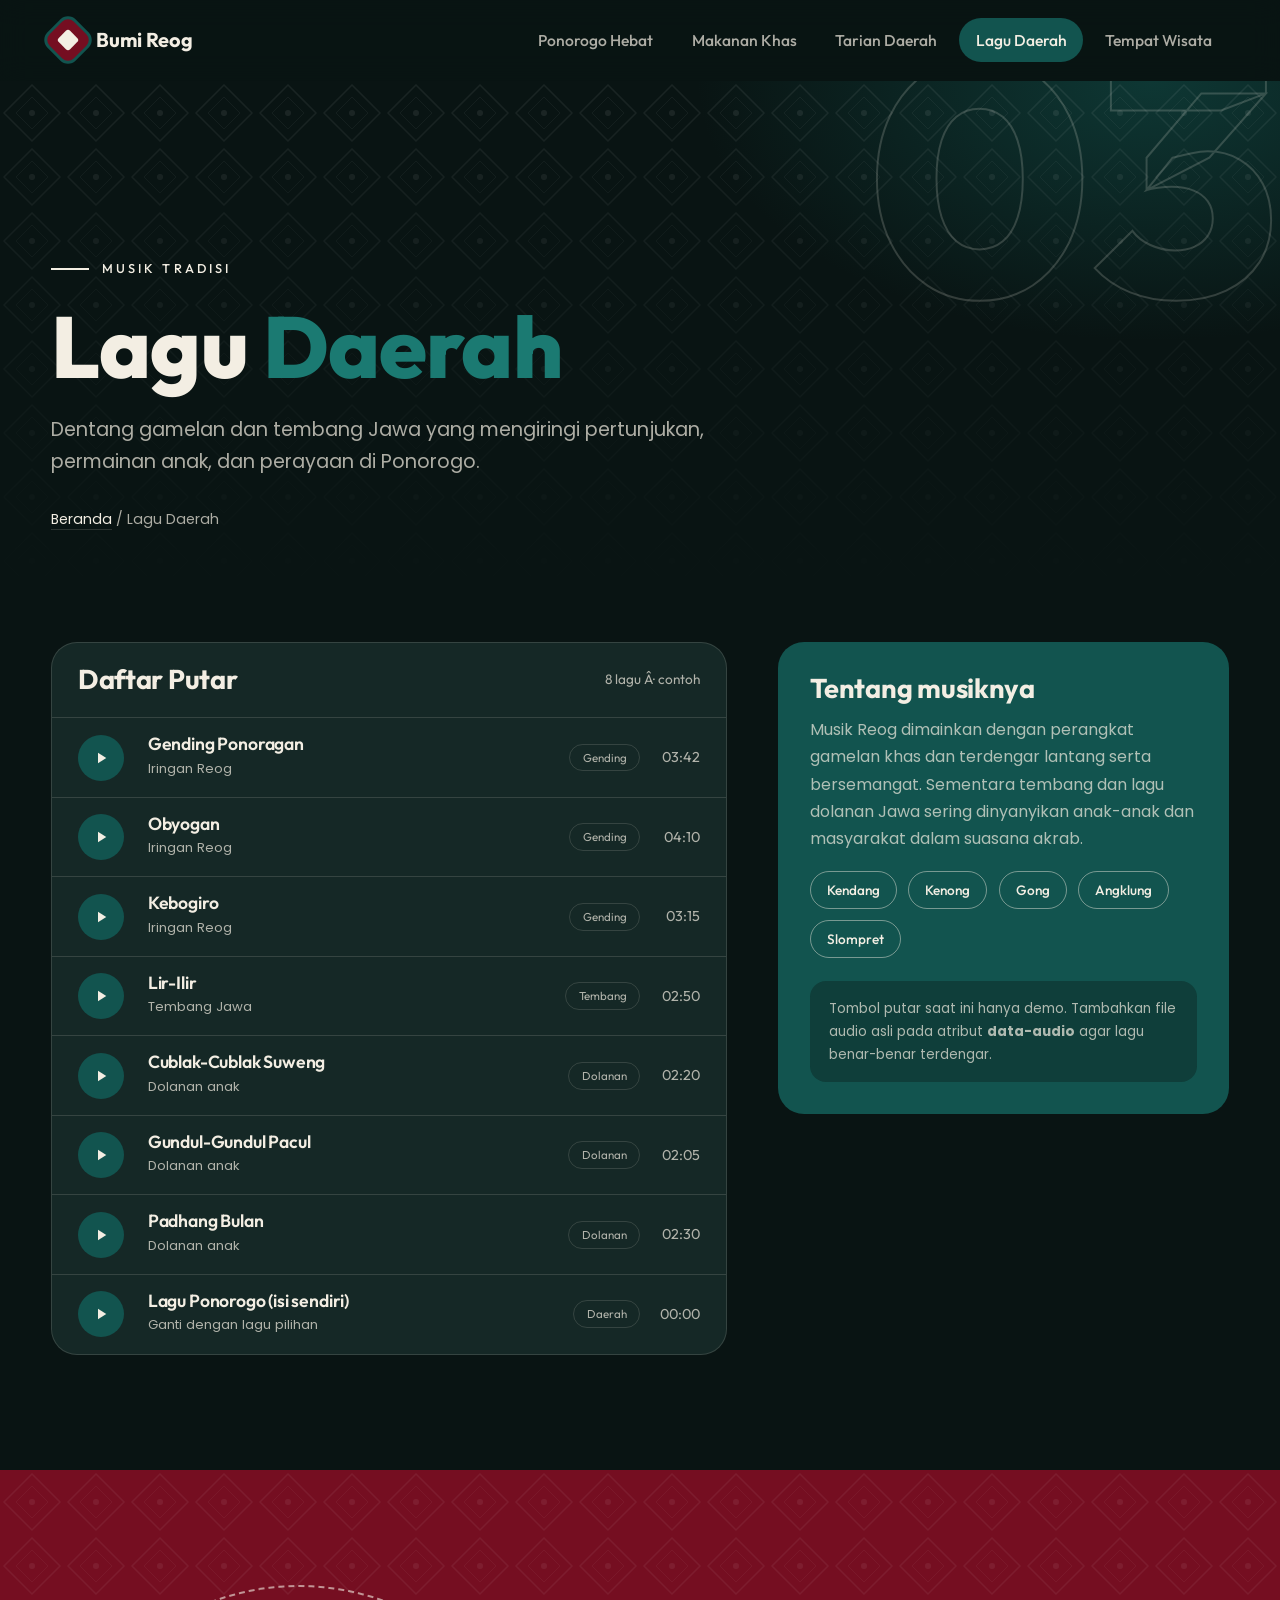
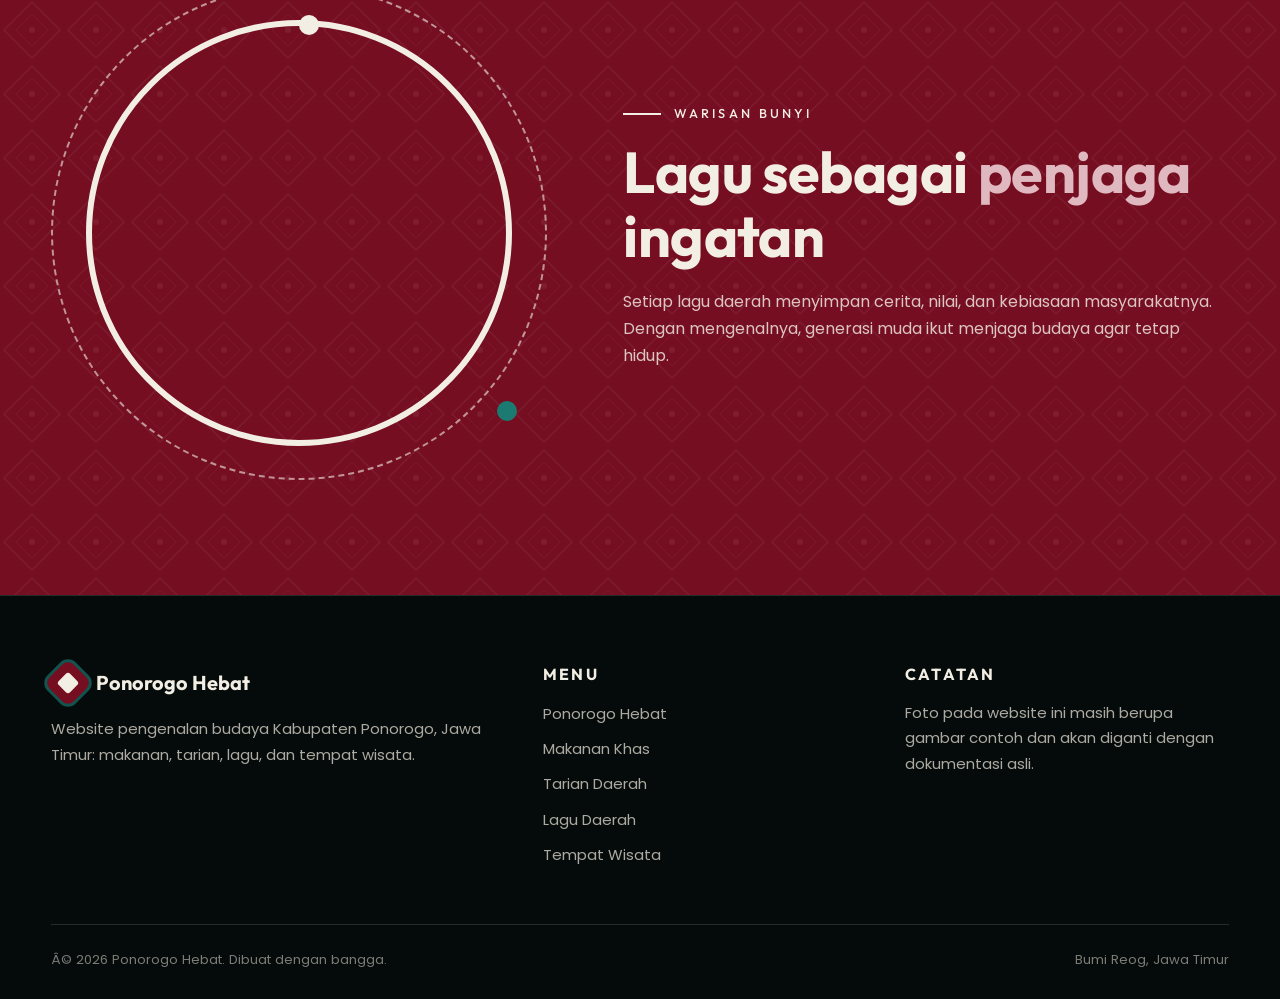
==== lagu_daerah.html @ 8a3e543b "first commit" ====
﻿<!DOCTYPE html>
<html lang="id">
<head>
  <meta charset="UTF-8">
  <meta name="viewport" content="width=device-width, initial-scale=1">
  <title>Lagu Daerah Ponorogo â€” Ponorogo Hebat</title>
  <meta name="description" content="Dengarkan gending dan lagu daerah yang lekat dengan tradisi Ponorogo dan budaya Jawa.">
  <link rel="preconnect" href="https://fonts.googleapis.com">
  <link rel="preconnect" href="https://fonts.gstatic.com" crossorigin>
  <link href="https://fonts.googleapis.com/css2?family=Outfit:wght@300;400;500;600;700;800&family=Poppins:wght@300;400;500;600&display=swap" rel="stylesheet">
  <link rel="stylesheet" href="style.css">
  <script>document.documentElement.classList.add('js')</script>
</head>
<body>

<header class="site-header" id="header">
  <div class="container nav-wrap">
    <a href="index.html" class="brand"><span class="brand-mark"></span>Bumi Reog</a>
    <button class="burger" id="burger" aria-label="Buka menu" aria-expanded="false" aria-controls="menu"><span></span><span></span><span></span></button>
    <nav class="menu" id="menu" aria-label="Menu utama">
      <a href="index.html">Ponorogo Hebat</a>
      <a href="makanan_khas.html">Makanan Khas</a>
      <a href="tarian_daerah.html">Tarian Daerah</a>
      <a href="lagu_daerah.html" class="active">Lagu Daerah</a>
      <a href="tempat_wisata.html">Tempat Wisata</a>
    </nav>
  </div>
</header>

<main>
<section class="page-hero">
  <span class="big" aria-hidden="true">03</span>
  <div class="container">
    <span class="eyebrow reveal">Musik Tradisi</span>
    <h1 class="reveal d1">Lagu <span class="accent">Daerah</span></h1>
    <p class="lead reveal d2">Dentang gamelan dan tembang Jawa yang mengiringi pertunjukan, permainan anak, dan perayaan di Ponorogo.</p>
    <p class="crumb reveal d3"><a href="index.html">Beranda</a> / Lagu Daerah</p>
  </div>
</section>

<section style="padding-top:20px">
  <div class="container music-grid">

    <!-- ============ PLAYLIST ============
         Untuk audio asli: isi data-audio="assets/audio/nama-file.mp3" pada setiap .track -->
    <div class="playlist reveal">
      <div class="pl-head"><h3>Daftar Putar</h3><span>8 lagu Â· contoh</span></div>

      <div class="track" data-audio="">
        <button class="play" aria-label="Putar atau jeda"><svg class="i-play" viewBox="0 0 24 24" fill="currentColor"><path d="M8 5v14l11-7z"/></svg><svg class="i-pause" viewBox="0 0 24 24" fill="currentColor"><path d="M6 5h4v14H6zM14 5h4v14h-4z"/></svg></button>
        <div><h3>Gending Ponoragan <span class="eq"><i></i><i></i><i></i></span></h3><small>Iringan Reog</small></div>
        <span class="tag">Gending</span><span class="dur">03:42</span><span class="bar"></span>
      </div>

      <div class="track" data-audio="">
        <button class="play" aria-label="Putar atau jeda"><svg class="i-play" viewBox="0 0 24 24" fill="currentColor"><path d="M8 5v14l11-7z"/></svg><svg class="i-pause" viewBox="0 0 24 24" fill="currentColor"><path d="M6 5h4v14H6zM14 5h4v14h-4z"/></svg></button>
        <div><h3>Obyogan <span class="eq"><i></i><i></i><i></i></span></h3><small>Iringan Reog</small></div>
        <span class="tag">Gending</span><span class="dur">04:10</span><span class="bar"></span>
      </div>

      <div class="track" data-audio="">
        <button class="play" aria-label="Putar atau jeda"><svg class="i-play" viewBox="0 0 24 24" fill="currentColor"><path d="M8 5v14l11-7z"/></svg><svg class="i-pause" viewBox="0 0 24 24" fill="currentColor"><path d="M6 5h4v14H6zM14 5h4v14h-4z"/></svg></button>
        <div><h3>Kebogiro <span class="eq"><i></i><i></i><i></i></span></h3><small>Iringan Reog</small></div>
        <span class="tag">Gending</span><span class="dur">03:15</span><span class="bar"></span>
      </div>

      <div class="track" data-audio="">
        <button class="play" aria-label="Putar atau jeda"><svg class="i-play" viewBox="0 0 24 24" fill="currentColor"><path d="M8 5v14l11-7z"/></svg><svg class="i-pause" viewBox="0 0 24 24" fill="currentColor"><path d="M6 5h4v14H6zM14 5h4v14h-4z"/></svg></button>
        <div><h3>Lir-Ilir <span class="eq"><i></i><i></i><i></i></span></h3><small>Tembang Jawa</small></div>
        <span class="tag">Tembang</span><span class="dur">02:50</span><span class="bar"></span>
      </div>

      <div class="track" data-audio="">
        <button class="play" aria-label="Putar atau jeda"><svg class="i-play" viewBox="0 0 24 24" fill="currentColor"><path d="M8 5v14l11-7z"/></svg><svg class="i-pause" viewBox="0 0 24 24" fill="currentColor"><path d="M6 5h4v14H6zM14 5h4v14h-4z"/></svg></button>
        <div><h3>Cublak-Cublak Suweng <span class="eq"><i></i><i></i><i></i></span></h3><small>Dolanan anak</small></div>
        <span class="tag">Dolanan</span><span class="dur">02:20</span><span class="bar"></span>
      </div>

      <div class="track" data-audio="">
        <button class="play" aria-label="Putar atau jeda"><svg class="i-play" viewBox="0 0 24 24" fill="currentColor"><path d="M8 5v14l11-7z"/></svg><svg class="i-pause" viewBox="0 0 24 24" fill="currentColor"><path d="M6 5h4v14H6zM14 5h4v14h-4z"/></svg></button>
        <div><h3>Gundul-Gundul Pacul <span class="eq"><i></i><i></i><i></i></span></h3><small>Dolanan anak</small></div>
        <span class="tag">Dolanan</span><span class="dur">02:05</span><span class="bar"></span>
      </div>

      <div class="track" data-audio="">
        <button class="play" aria-label="Putar atau jeda"><svg class="i-play" viewBox="0 0 24 24" fill="currentColor"><path d="M8 5v14l11-7z"/></svg><svg class="i-pause" viewBox="0 0 24 24" fill="currentColor"><path d="M6 5h4v14H6zM14 5h4v14h-4z"/></svg></button>
        <div><h3>Padhang Bulan <span class="eq"><i></i><i></i><i></i></span></h3><small>Dolanan anak</small></div>
        <span class="tag">Dolanan</span><span class="dur">02:30</span><span class="bar"></span>
      </div>

      <div class="track" data-audio="">
        <button class="play" aria-label="Putar atau jeda"><svg class="i-play" viewBox="0 0 24 24" fill="currentColor"><path d="M8 5v14l11-7z"/></svg><svg class="i-pause" viewBox="0 0 24 24" fill="currentColor"><path d="M6 5h4v14H6zM14 5h4v14h-4z"/></svg></button>
        <div><h3>Lagu Ponorogo (isi sendiri) <span class="eq"><i></i><i></i><i></i></span></h3><small>Ganti dengan lagu pilihan</small></div>
        <span class="tag">Daerah</span><span class="dur">00:00</span><span class="bar"></span>
      </div>
    </div>

    <!-- ============ SISI KANAN ============ -->
    <aside class="side-card reveal d1">
      <h3>Tentang musiknya</h3>
      <p>Musik Reog dimainkan dengan perangkat gamelan khas dan terdengar lantang serta bersemangat. Sementara tembang dan lagu dolanan Jawa sering dinyanyikan anak-anak dan masyarakat dalam suasana akrab.</p>
      <div class="gamelan"><span>Kendang</span><span>Kenong</span><span>Gong</span><span>Angklung</span><span>Slompret</span></div>
      <p class="note">Tombol putar saat ini hanya demo. Tambahkan file audio asli pada atribut <b>data-audio</b> agar lagu benar-benar terdengar.</p>
    </aside>
  </div>
</section>

<section class="maroon">
  <div class="container split">
    <div class="ring-img reveal">
      <div class="in-img"><img src="https://placehold.co/700x700/091413/F3EEE3?text=Gamelan" alt="Gamelan"></div>
      <span class="dot a"></span><span class="dot b"></span>
    </div>
    <div>
      <span class="eyebrow reveal">Warisan Bunyi</span>
      <h2 class="reveal d1">Lagu sebagai <span class="accent">penjaga</span> ingatan</h2>
      <p class="reveal d2">Setiap lagu daerah menyimpan cerita, nilai, dan kebiasaan masyarakatnya. Dengan mengenalnya, generasi muda ikut menjaga budaya agar tetap hidup.</p>
    </div>
  </div>
</section>
</main>

<footer class="site-footer">
  <div class="container">
    <div class="foot-grid">
      <div>
        <a href="index.html" class="brand" style="margin-bottom:1rem"><span class="brand-mark"></span>Ponorogo Hebat</a>
        <p>Website pengenalan budaya Kabupaten Ponorogo, Jawa Timur: makanan, tarian, lagu, dan tempat wisata.</p>
      </div>
      <div>
        <h4>Menu</h4>
        <ul>
          <li><a href="index.html">Ponorogo Hebat</a></li>
          <li><a href="makanan_khas.html">Makanan Khas</a></li>
          <li><a href="tarian_daerah.html">Tarian Daerah</a></li>
          <li><a href="lagu_daerah.html">Lagu Daerah</a></li>
          <li><a href="tempat_wisata.html">Tempat Wisata</a></li>
        </ul>
      </div>
      <div>
        <h4>Catatan</h4>
        <p>Foto pada website ini masih berupa gambar contoh dan akan diganti dengan dokumentasi asli.</p>
      </div>
    </div>
    <div class="copy"><span>Â© 2026 Ponorogo Hebat. Dibuat dengan bangga.</span><span>Bumi Reog, Jawa Timur</span></div>
  </div>
</footer>

<script src="script.js"></script>
</body>
</html>
---- style.css ----
/* =========================================================
   PONOROGO HEBAT — style.css
   Warna utama #12544F | Hitam #091413 | Secondary #750E21
   Font: Outfit (judul) + Poppins (isi)
   ========================================================= */
:root {
  --green: #12544F;
  --green-2: #1B7A72;
  --green-3: #0c3a36;
  --black: #091413;
  --black-2: #0f1f1e;
  --black-3: #152826;
  --maroon: #750E21;
  --maroon-2: #9a1b33;
  --cream: #F3EEE3;
  --muted: rgba(243, 238, 227, .7);
  --line: rgba(243, 238, 227, .14);
  --ff-head: 'Outfit', system-ui, sans-serif;
  --ff-body: 'Poppins', system-ui, sans-serif;
  --radius: 26px;
  --ease: cubic-bezier(.22, .8, .24, 1);
  --pattern: url("data:image/svg+xml,%3Csvg xmlns='http://www.w3.org/2000/svg' width='64' height='64'%3E%3Cpath d='M32 4 60 32 32 60 4 32Z' fill='none' stroke='%23ffffff' stroke-opacity='.07' stroke-width='1.5'/%3E%3Cpath d='M32 16 48 32 32 48 16 32Z' fill='none' stroke='%23ffffff' stroke-opacity='.05' stroke-width='1'/%3E%3Ccircle cx='32' cy='32' r='3' fill='%23ffffff' fill-opacity='.08'/%3E%3C/svg%3E");
}

*,
*::before,
*::after {
  box-sizing: border-box;
  margin: 0;
  padding: 0
}

html {
  scroll-behavior: smooth
}

body {
  font-family: var(--ff-body);
  background: var(--black);
  color: var(--cream);
  line-height: 1.7;
  font-size: 1rem;
  overflow-x: hidden;
  -webkit-font-smoothing: antialiased
}

body.menu-open {
  overflow: hidden
}

img {
  display: block;
  max-width: 100%;
  height: 100%;
  width: 100%;
  object-fit: cover
}

a {
  color: inherit;
  text-decoration: none
}

ul {
  list-style: none
}

h1,
h2,
h3,
h4 {
  font-family: var(--ff-head);
  line-height: 1.1;
  font-weight: 700;
  letter-spacing: -.01em
}

h1 {
  font-size: clamp(2.8rem, 8vw, 6.4rem);
  font-weight: 800
}

h2 {
  font-size: clamp(2rem, 4.6vw, 3.6rem)
}

h3 {
  font-size: clamp(1.3rem, 2.2vw, 1.7rem)
}

p {
  color: var(--muted)
}

.container {
  width: min(1200px, 92%);
  margin-inline: auto
}

section {
  padding: clamp(70px, 9vw, 130px) 0;
  position: relative
}

.pattern {
  background-image: var(--pattern)
}

.eyebrow {
  display: inline-flex;
  align-items: center;
  gap: .8rem;
  font-family: var(--ff-head);
  font-size: .8rem;
  letter-spacing: .24em;
  text-transform: uppercase;
  font-weight: 500;
  color: var(--cream)
}

.eyebrow::before {
  content: "";
  width: 38px;
  height: 2px;
  background: currentColor
}

.lead {
  font-size: clamp(1.02rem, 1.6vw, 1.2rem);
  max-width: 58ch
}

.sec-head {
  display: flex;
  flex-direction: column;
  gap: 1rem;
  margin-bottom: clamp(36px, 5vw, 64px)
}

.sec-head p {
  max-width: 60ch
}

.accent {
  color: var(--green-2)
}

.maroon .accent,
.hero .accent {
  color: #e0b8c0
}

.btn {
  display: inline-flex;
  align-items: center;
  gap: .7rem;
  padding: .95rem 1.7rem;
  border-radius: 999px;
  font-family: var(--ff-head);
  font-weight: 600;
  font-size: 1rem;
  border: 1.5px solid transparent;
  cursor: pointer;
  transition: transform .35s var(--ease), background .3s, color .3s, border-color .3s
}

.btn svg {
  width: 18px;
  height: 18px;
  transition: transform .35s var(--ease)
}

.btn:hover {
  transform: translateY(-3px)
}

.btn:hover svg {
  transform: translateX(4px)
}

.btn-primary {
  background: var(--maroon);
  color: var(--cream)
}

.btn-primary:hover {
  background: var(--maroon-2)
}

.btn-green {
  background: var(--green);
  color: var(--cream)
}

.btn-green:hover {
  background: var(--green-2)
}

.btn-ghost {
  border-color: var(--line);
  color: var(--cream)
}

.btn-ghost:hover {
  border-color: var(--cream);
  background: rgba(243, 238, 227, .08)
}

/* ---------- Header ---------- */
.site-header {
  position: sticky;
  top: 0;
  left: 0;
  right: 0;
  z-index: 999;
  padding: 18px 0;
  background: rgba(9, 20, 19, .8);
  backdrop-filter: blur(14px);
  -webkit-backdrop-filter: blur(14px);
  border-bottom: 1px solid transparent;
  box-shadow: 0 0 0 rgba(0, 0, 0, 0);
  transition: background .3s, padding .3s, border-color .3s, backdrop-filter .3s, box-shadow .3s;
  will-change: background, transform
}

.site-header.scrolled {
  background: rgba(9, 20, 19, .94);
  padding: 11px 0;
  border-color: var(--line);
  box-shadow: 0 12px 30px rgba(0, 0, 0, .18)
}

.nav-wrap {
  position: relative;
  z-index: 10;
  display: flex;
  align-items: center;
  justify-content: space-between;
  gap: 1rem
}

.brand {
  display: flex;
  align-items: center;
  gap: .7rem;
  font-family: var(--ff-head);
  font-weight: 700;
  font-size: 1.25rem;
  position: relative;
  z-index: 120
}

.brand-mark {
  width: 34px;
  height: 34px;
  background: var(--maroon);
  transform: rotate(45deg);
  border-radius: 8px;
  position: relative;
  box-shadow: 0 0 0 3px var(--green)
}

.brand-mark::after {
  content: "";
  position: absolute;
  inset: 9px;
  background: var(--cream);
  border-radius: 3px
}

.menu {
  display: flex;
  gap: .3rem;
  align-items: center;
  position: relative;
  z-index: 2
}

.menu a {
  font-family: var(--ff-head);
  font-weight: 500;
  font-size: .98rem;
  padding: .55rem 1.05rem;
  border-radius: 999px;
  color: var(--muted);
  transition: color .25s, background .25s
}

.menu a:hover {
  color: var(--cream);
  background: rgba(243, 238, 227, .08)
}

.menu a.active {
  background: var(--green);
  color: var(--cream)
}

.burger {
  display: none;
  width: 46px;
  height: 46px;
  border-radius: 50%;
  background: var(--green);
  border: 0;
  cursor: pointer;
  position: relative;
  z-index: 120;
  flex-direction: column;
  align-items: center;
  justify-content: center;
  gap: 5px
}

.burger span {
  width: 20px;
  height: 2px;
  background: var(--cream);
  border-radius: 2px;
  transition: transform .35s var(--ease), opacity .25s
}

body.menu-open .burger span:nth-child(1) {
  transform: translateY(7px) rotate(45deg)
}

body.menu-open .burger span:nth-child(2) {
  opacity: 0
}

body.menu-open .burger span:nth-child(3) {
  transform: translateY(-7px) rotate(-45deg)
}

/* ---------- Hero (beranda) ---------- */
.hero {
  min-height: 100svh;
  padding: 140px 0 90px;
  display: flex;
  align-items: center;
  overflow: hidden;
  background: radial-gradient(900px 600px at 85% 20%, rgba(18, 84, 79, .55), transparent 60%), radial-gradient(700px 500px at 0% 100%, rgba(117, 14, 33, .4), transparent 60%), var(--black)
}

.hero::before {
  content: "";
  position: absolute;
  inset: 0;
  background-image: var(--pattern);
  opacity: .9;
  mask-image: linear-gradient(to bottom, #000 30%, transparent 100%);
  -webkit-mask-image: linear-gradient(to bottom, #000 30%, transparent 100%)
}

.hero-grid {
  position: relative;
  display: grid;
  grid-template-columns: 1.05fr .95fr;
  gap: clamp(30px, 5vw, 80px);
  align-items: center
}

.hero h1 {
  margin: 1.3rem 0 1.5rem
}

.hero h1 em {
  font-style: normal;
  display: block;
  -webkit-text-stroke: 2px var(--cream);
  color: transparent
}

.hero .lead {
  margin-bottom: 2.2rem
}

.hero-cta {
  display: flex;
  flex-wrap: wrap;
  gap: 1rem
}

.hero-meta {
  display: flex;
  gap: 2.2rem;
  margin-top: 3rem;
  padding-top: 1.8rem;
  border-top: 1px solid var(--line);
  flex-wrap: wrap
}

.hero-meta b {
  display: block;
  font-family: var(--ff-head);
  font-size: 1.8rem;
  font-weight: 700
}

.hero-meta span {
  font-size: .85rem;
  color: var(--muted)
}

.collage {
  position: relative;
  height: clamp(420px, 52vw, 620px)
}

.collage .c {
  position: absolute;
  overflow: hidden;
  box-shadow: 0 30px 60px rgba(0, 0, 0, .45)
}

.collage .c1 {
  inset: 0 18% 12% 0;
  border-radius: 999px 999px 28px 28px;
  border: 6px solid var(--green)
}

.collage .c2 {
  width: 42%;
  aspect-ratio: 1;
  right: 0;
  top: 6%;
  border-radius: 50%;
  border: 6px solid var(--maroon)
}

.collage .c3 {
  width: 46%;
  height: 30%;
  right: 2%;
  bottom: 0;
  border-radius: 24px;
  border: 6px solid var(--black)
}

.badge {
  position: absolute;
  left: -2%;
  bottom: 6%;
  width: 128px;
  height: 128px;
  border-radius: 50%;
  background: var(--maroon);
  display: grid;
  place-items: center;
  text-align: center;
  font-family: var(--ff-head);
  font-size: .74rem;
  font-weight: 600;
  letter-spacing: .06em;
  text-transform: uppercase;
  line-height: 1.25;
  padding: 1rem;
  z-index: 3;
  box-shadow: 0 14px 30px rgba(0, 0, 0, .4)
}

.badge::before {
  content: "";
  position: absolute;
  inset: -9px;
  border: 1.5px dashed var(--cream);
  border-radius: 50%;
  animation: spin 22s linear infinite;
  opacity: .7
}

.badge b {
  display: block;
  font-size: 1.5rem;
  letter-spacing: 0
}

@keyframes spin {
  to {
    transform: rotate(360deg)
  }
}

.float {
  animation: float 6s ease-in-out infinite
}

@keyframes float {
  50% {
    transform: translateY(-12px)
  }
}

/* ---------- Marquee ---------- */
.marquee {
  background: var(--maroon);
  overflow: hidden;
  padding: 1.1rem 0;
  border-block: 1px solid rgba(243, 238, 227, .2)
}

.marquee-track {
  display: flex;
  gap: 2.4rem;
  width: max-content;
  animation: marq 32s linear infinite
}

.marquee span {
  font-family: var(--ff-head);
  font-weight: 600;
  font-size: clamp(1.1rem, 2.4vw, 1.6rem);
  text-transform: uppercase;
  letter-spacing: .08em;
  white-space: nowrap;
  display: flex;
  gap: 2.4rem;
  align-items: center
}

.marquee span::after {
  content: "✦";
  color: #e0b8c0
}

@keyframes marq {
  to {
    transform: translateX(-50%)
  }
}

/* ---------- Intro / Stats ---------- */
.light {
  background: var(--cream);
  color: var(--black)
}

.light p {
  color: rgba(9, 20, 19, .72)
}

.light .eyebrow {
  color: var(--green)
}

.intro-grid {
  display: grid;
  grid-template-columns: 1fr 1fr;
  gap: clamp(30px, 6vw, 90px);
  align-items: center
}

.intro-img {
  position: relative;
  aspect-ratio: 4/5;
  border-radius: var(--radius);
  overflow: visible
}

.intro-img .img-main {
  position: absolute;
  inset: 0 12% 0 0;
  border-radius: var(--radius);
  overflow: hidden
}

.intro-img .img-sub {
  position: absolute;
  right: 0;
  bottom: -6%;
  width: 46%;
  aspect-ratio: 1;
  border-radius: 50%;
  overflow: hidden;
  border: 8px solid var(--cream)
}

.intro-img::before {
  content: "";
  position: absolute;
  inset: -14px 6% 14px -14px;
  border: 2px solid var(--maroon);
  border-radius: var(--radius);
  z-index: 0
}

.intro-img .img-main {
  z-index: 1
}

.intro-img .img-sub {
  z-index: 2
}

.intro-text h2 {
  margin: 1rem 0 1.4rem
}

.intro-text p+p {
  margin-top: 1rem
}

.stats {
  display: grid;
  grid-template-columns: repeat(3, 1fr);
  gap: 1rem;
  margin-top: 2.4rem
}

.stat {
  padding: 1.3rem 1rem;
  border-radius: 20px;
  background: #fff;
  border: 1px solid rgba(9, 20, 19, .08)
}

.stat b {
  display: block;
  font-family: var(--ff-head);
  font-size: clamp(1.8rem, 3.4vw, 2.6rem);
  color: var(--green);
  line-height: 1
}

.stat span {
  font-size: .82rem;
  color: rgba(9, 20, 19, .65)
}

/* ---------- Bento (jelajahi) ---------- */
.bento {
  display: grid;
  grid-template-columns: repeat(12, 1fr);
  grid-auto-rows: 230px;
  gap: 1.1rem
}

.tile {
  position: relative;
  overflow: hidden;
  border-radius: var(--radius);
  isolation: isolate;
  display: flex;
  align-items: flex-end;
  padding: 1.6rem;
  transition: transform .5s var(--ease)
}

.tile img {
  position: absolute;
  inset: 0;
  z-index: -2;
  transition: transform .8s var(--ease)
}

.tile::before {
  content: "";
  position: absolute;
  inset: 0;
  z-index: -1;
  background: linear-gradient(to top, rgba(9, 20, 19, .92) 8%, rgba(9, 20, 19, .15) 70%)
}

.tile:hover img {
  transform: scale(1.08)
}

.tile:hover {
  transform: translateY(-4px)
}

.tile .no {
  position: absolute;
  top: 1.2rem;
  left: 1.5rem;
  font-family: var(--ff-head);
  font-weight: 700;
  font-size: .9rem;
  letter-spacing: .2em;
  color: var(--cream);
  opacity: .85
}

.tile .go {
  position: absolute;
  top: 1.1rem;
  right: 1.2rem;
  width: 46px;
  height: 46px;
  border-radius: 50%;
  background: var(--cream);
  color: var(--black);
  display: grid;
  place-items: center;
  transition: background .3s, color .3s, transform .4s var(--ease)
}

.tile:hover .go {
  background: var(--maroon);
  color: var(--cream);
  transform: rotate(-45deg)
}

.tile h3 {
  font-size: clamp(1.5rem, 2.8vw, 2.3rem)
}

.tile p {
  font-size: .9rem;
  color: var(--muted);
  max-width: 38ch;
  margin-top: .3rem
}

.t1 {
  grid-column: span 7;
  grid-row: span 2
}

.t2 {
  grid-column: span 5
}

.t3 {
  grid-column: span 5
}

.t4 {
  grid-column: span 12
}

/* ---------- Reog sorot ---------- */
.maroon {
  background: var(--maroon);
  position: relative;
  overflow: hidden
}

.maroon::before {
  content: "";
  position: absolute;
  inset: 0;
  background-image: var(--pattern);
  opacity: .8
}

.maroon .container {
  position: relative
}

.split {
  display: grid;
  grid-template-columns: .9fr 1.1fr;
  gap: clamp(30px, 6vw, 90px);
  align-items: center
}

.ring-img {
  position: relative;
  aspect-ratio: 1;
  max-width: 520px;
  margin-inline: auto;
  width: 100%
}

.ring-img .in-img {
  position: absolute;
  inset: 7%;
  border-radius: 50%;
  overflow: hidden;
  border: 6px solid var(--cream)
}

.ring-img::before {
  content: "";
  position: absolute;
  inset: 0;
  border-radius: 50%;
  border: 2px dashed rgba(243, 238, 227, .6);
  animation: spin 40s linear infinite
}

.ring-img .dot {
  position: absolute;
  width: 20px;
  height: 20px;
  border-radius: 50%;
  background: var(--cream)
}

.ring-img .dot.a {
  top: 6%;
  left: 50%
}

.ring-img .dot.b {
  bottom: 12%;
  right: 6%;
  background: var(--green-2)
}

.maroon h2 {
  margin: 1rem 0 1.3rem
}

.maroon p {
  color: rgba(243, 238, 227, .82)
}

.chars {
  display: grid;
  grid-template-columns: repeat(2, 1fr);
  gap: .8rem;
  margin-top: 2rem
}

.char {
  padding: 1rem 1.2rem;
  border-radius: 18px;
  background: rgba(9, 20, 19, .35);
  border: 1px solid rgba(243, 238, 227, .18);
  transition: background .3s, transform .3s var(--ease)
}

.char:hover {
  background: rgba(9, 20, 19, .6);
  transform: translateY(-3px)
}

.char b {
  font-family: var(--ff-head);
  font-size: 1.05rem;
  display: block
}

.char span {
  font-size: .82rem;
  color: rgba(243, 238, 227, .72)
}

/* ---------- Timeline Grebeg Suro ---------- */
.green {
  background: var(--green)
}

.green p {
  color: rgba(243, 238, 227, .82)
}

.steps {
  display: grid;
  grid-template-columns: repeat(4, 1fr);
  gap: 1.2rem;
  position: relative;
  counter-reset: s
}

.steps::before {
  content: "";
  position: absolute;
  left: 0;
  right: 0;
  top: 28px;
  height: 2px;
  background: repeating-linear-gradient(90deg, var(--cream) 0 8px, transparent 8px 16px);
  opacity: .4
}

.step {
  position: relative;
  counter-increment: s;
  padding-top: 4.6rem
}

.step::before {
  content: counter(s, decimal-leading-zero);
  position: absolute;
  top: 0;
  left: 0;
  width: 58px;
  height: 58px;
  border-radius: 50%;
  background: var(--black);
  display: grid;
  place-items: center;
  font-family: var(--ff-head);
  font-weight: 700;
  border: 2px solid var(--cream)
}

.step h3 {
  font-size: 1.3rem;
  margin-bottom: .4rem
}

.step p {
  font-size: .92rem
}

/* ---------- CTA ---------- */
.cta {
  text-align: center;
  background: radial-gradient(600px 300px at 50% 0%, rgba(18, 84, 79, .5), transparent 70%), var(--black)
}

.cta h2 {
  max-width: 20ch;
  margin: 1rem auto 1.4rem
}

.cta .lead {
  margin-inline: auto;
  margin-bottom: 2rem
}

/* ---------- Footer ---------- */
.site-footer {
  background: #050b0a;
  padding: 70px 0 28px;
  border-top: 1px solid var(--line)
}

.foot-grid {
  display: grid;
  grid-template-columns: 1.4fr 1fr 1fr;
  gap: 2.4rem;
  margin-bottom: 3rem
}

.site-footer h4 {
  font-size: 1rem;
  letter-spacing: .14em;
  text-transform: uppercase;
  margin-bottom: 1rem;
  color: var(--cream)
}

.site-footer li {
  margin-bottom: .5rem
}

.site-footer li a,
.site-footer p {
  color: var(--muted);
  font-size: .93rem
}

.site-footer li a:hover {
  color: var(--cream)
}

.copy {
  display: flex;
  justify-content: space-between;
  flex-wrap: wrap;
  gap: .6rem;
  padding-top: 1.5rem;
  border-top: 1px solid var(--line);
  font-size: .82rem;
  color: rgba(243, 238, 227, .5)
}

/* ---------- Page hero (halaman dalam) ---------- */
.page-hero {
  padding: 170px 0 90px;
  background: radial-gradient(700px 400px at 90% 0%, rgba(18, 84, 79, .55), transparent 65%), var(--black);
  overflow: hidden
}

.page-hero::before {
  content: "";
  position: absolute;
  inset: 0;
  background-image: var(--pattern);
  mask-image: linear-gradient(to bottom, #000, transparent);
  -webkit-mask-image: linear-gradient(to bottom, #000, transparent)
}

.page-hero .container {
  position: relative
}

.page-hero h1 {
  font-size: clamp(2.6rem, 7vw, 5.4rem);
  margin: 1.2rem 0 1.2rem
}

.page-hero .big {
  position: absolute;
  right: 0;
  top: -40px;
  font-family: var(--ff-head);
  font-weight: 800;
  font-size: clamp(9rem, 26vw, 22rem);
  line-height: .8;
  -webkit-text-stroke: 2px rgba(243, 238, 227, .18);
  color: transparent;
  user-select: none;
  pointer-events: none
}

.crumb {
  margin-top: 1.8rem;
  font-size: .88rem;
  color: var(--muted)
}

.crumb a {
  color: var(--cream);
  border-bottom: 1px solid var(--line)
}

/* ---------- Makanan (about) ---------- */
.dish {
  display: grid;
  grid-template-columns: 1fr 1fr;
  gap: clamp(24px, 5vw, 80px);
  align-items: center;
  margin-bottom: clamp(60px, 8vw, 110px)
}

.dish:last-child {
  margin-bottom: 0
}

.dish.flip .dish-img {
  order: 2
}

.dish-img {
  position: relative;
  aspect-ratio: 5/4
}

.dish-img .frame {
  position: absolute;
  inset: 0;
  border-radius: var(--radius);
  overflow: hidden
}

.dish-img::after {
  content: "";
  position: absolute;
  inset: 18px -18px -18px 18px;
  border: 2px solid var(--maroon);
  border-radius: var(--radius);
  z-index: -1
}

.dish.flip .dish-img::after {
  inset: 18px 18px -18px -18px;
  border-color: var(--green)
}

.dish-no {
  font-family: var(--ff-head);
  font-weight: 800;
  font-size: clamp(3.6rem, 8vw, 6rem);
  line-height: 1;
  -webkit-text-stroke: 2px var(--green);
  color: transparent
}

.dish h2 {
  margin: .2rem 0 1rem
}

.chips {
  display: flex;
  flex-wrap: wrap;
  gap: .5rem;
  margin-top: 1.3rem
}

.chip {
  padding: .35rem .95rem;
  border-radius: 999px;
  font-size: .8rem;
  font-family: var(--ff-head);
  font-weight: 500;
  background: rgba(18, 84, 79, .12);
  color: var(--green);
  border: 1px solid rgba(18, 84, 79, .3)
}

.dark-sec .chip,
.chip.on-dark {
  background: rgba(243, 238, 227, .08);
  color: var(--cream);
  border-color: var(--line)
}

.snacks {
  display: grid;
  grid-template-columns: repeat(4, 1fr);
  gap: 1.1rem
}

.snack {
  border-radius: var(--radius);
  overflow: hidden;
  background: var(--black-3);
  border: 1px solid var(--line);
  transition: transform .4s var(--ease), border-color .3s
}

.snack:hover {
  transform: translateY(-6px);
  border-color: var(--green-2)
}

.snack .ph {
  aspect-ratio: 1
}

.snack div:last-child {
  padding: 1.1rem 1.2rem 1.4rem
}

.snack h3 {
  font-size: 1.2rem;
  margin-bottom: .3rem
}

.snack p {
  font-size: .88rem
}

.tips {
  display: grid;
  grid-template-columns: repeat(3, 1fr);
  gap: 1.2rem
}

.tip {
  padding: 1.8rem;
  border-radius: var(--radius);
  background: rgba(9, 20, 19, .35);
  border: 1px solid rgba(243, 238, 227, .18)
}

.tip i {
  font-style: normal;
  font-family: var(--ff-head);
  font-size: 2rem;
  color: #e0b8c0;
  font-weight: 700
}

.tip h3 {
  margin: .4rem 0 .5rem;
  font-size: 1.25rem
}

/* ---------- Tarian (projects) ---------- */
.feature {
  position: relative;
  border-radius: calc(var(--radius) + 6px);
  overflow: hidden;
  min-height: 560px;
  display: flex;
  align-items: flex-end;
  isolation: isolate
}

.feature img {
  position: absolute;
  inset: 0;
  z-index: -2
}

.feature::before {
  content: "";
  position: absolute;
  inset: 0;
  z-index: -1;
  background: linear-gradient(100deg, rgba(9, 20, 19, .95) 25%, rgba(9, 20, 19, .25) 100%)
}

.feature-body {
  padding: clamp(1.6rem, 4vw, 3.4rem);
  max-width: 640px
}

.feature h2 {
  margin: 1rem 0 1rem
}

.feature .chips {
  margin-top: 1.5rem
}

.hscroll {
  display: flex;
  gap: 1.2rem;
  overflow-x: auto;
  scroll-snap-type: x mandatory;
  padding: 0 4% 1.6rem;
  margin-inline: -4%;
  scrollbar-width: thin;
  scrollbar-color: var(--green) transparent
}

.hcard {
  flex: 0 0 min(340px, 80%);
  scroll-snap-align: start;
  border-radius: var(--radius);
  overflow: hidden;
  background: var(--black-3);
  border: 1px solid var(--line)
}

.hcard .ph {
  aspect-ratio: 4/5;
  position: relative
}

.hcard .ph span {
  position: absolute;
  top: 1rem;
  left: 1rem;
  background: var(--maroon);
  padding: .2rem .8rem;
  border-radius: 999px;
  font-size: .75rem;
  font-family: var(--ff-head);
  letter-spacing: .1em;
  text-transform: uppercase
}

.hcard div:last-child {
  padding: 1.3rem 1.4rem 1.6rem
}

.hcard h3 {
  margin-bottom: .4rem
}

.hcard p {
  font-size: .9rem
}

.dances {
  display: grid;
  grid-template-columns: repeat(3, 1fr);
  gap: 1.2rem
}

.dance {
  padding: 2rem 1.8rem;
  border-radius: var(--radius);
  background: #fff;
  border: 1px solid rgba(9, 20, 19, .08);
  position: relative;
  overflow: hidden;
  transition: transform .4s var(--ease), box-shadow .4s
}

.dance:hover {
  transform: translateY(-6px);
  box-shadow: 0 24px 40px rgba(9, 20, 19, .12)
}

.dance::after {
  content: "";
  position: absolute;
  right: -30px;
  top: -30px;
  width: 110px;
  height: 110px;
  background: var(--green);
  border-radius: 50%;
  opacity: .1
}

.dance .n {
  font-family: var(--ff-head);
  font-weight: 800;
  font-size: 3rem;
  color: var(--maroon);
  line-height: 1
}

.dance h3 {
  margin: .8rem 0 .5rem;
  color: var(--black)
}

.gamelan {
  display: flex;
  flex-wrap: wrap;
  gap: .7rem
}

.gamelan span {
  padding: .6rem 1.3rem;
  border-radius: 999px;
  border: 1.5px solid rgba(243, 238, 227, .45);
  font-family: var(--ff-head);
  font-weight: 500
}

/* ---------- Lagu (skills) ---------- */
.music-grid {
  display: grid;
  grid-template-columns: 1.5fr 1fr;
  gap: clamp(24px, 4vw, 56px);
  align-items: start
}

.playlist {
  border-radius: var(--radius);
  background: var(--black-3);
  border: 1px solid var(--line);
  overflow: hidden
}

.pl-head {
  display: flex;
  justify-content: space-between;
  align-items: center;
  padding: 1.4rem 1.6rem;
  border-bottom: 1px solid var(--line);
  font-family: var(--ff-head)
}

.pl-head span {
  font-size: .85rem;
  color: var(--muted)
}

.track {
  display: grid;
  grid-template-columns: 54px 1fr auto auto;
  align-items: center;
  gap: 1rem;
  padding: 1rem 1.6rem;
  border-bottom: 1px solid var(--line);
  position: relative;
  transition: background .3s
}

.track:last-child {
  border-bottom: 0
}

.track:hover,
.track.playing {
  background: rgba(18, 84, 79, .22)
}

.play {
  width: 46px;
  height: 46px;
  border-radius: 50%;
  border: 0;
  background: var(--green);
  color: var(--cream);
  cursor: pointer;
  display: grid;
  place-items: center;
  transition: background .3s, transform .3s
}

.play:hover {
  background: var(--maroon);
  transform: scale(1.08)
}

.play svg {
  width: 18px;
  height: 18px
}

.play .i-pause {
  display: none
}

.track.playing .play {
  background: var(--maroon)
}

.track.playing .i-play {
  display: none
}

.track.playing .i-pause {
  display: block
}

.track h3 {
  font-size: 1.1rem;
  font-weight: 600
}

.track small {
  color: var(--muted);
  font-size: .82rem
}

.tag {
  padding: .2rem .8rem;
  border-radius: 999px;
  font-size: .72rem;
  font-family: var(--ff-head);
  border: 1px solid var(--line);
  color: var(--muted);
  white-space: nowrap
}

.dur {
  font-family: var(--ff-head);
  font-size: .9rem;
  color: var(--muted);
  min-width: 44px;
  text-align: right
}

.bar {
  position: absolute;
  left: 0;
  bottom: 0;
  height: 3px;
  width: 0;
  background: var(--maroon-2)
}

.track.playing .bar {
  animation: prog 24s linear forwards
}

@keyframes prog {
  to {
    width: 100%
  }
}

.eq {
  display: none;
  gap: 3px;
  align-items: flex-end;
  height: 16px;
  margin-left: .6rem
}

.track.playing .eq {
  display: inline-flex
}

.eq i {
  width: 3px;
  background: var(--green-2);
  border-radius: 2px;
  animation: eq .8s ease-in-out infinite
}

.eq i:nth-child(2) {
  animation-delay: .2s
}

.eq i:nth-child(3) {
  animation-delay: .4s
}

@keyframes eq {

  0%,
  100% {
    height: 4px
  }

  50% {
    height: 16px
  }
}

.side-card {
  border-radius: var(--radius);
  padding: 2rem;
  background: var(--green);
  position: sticky;
  top: 100px
}

.side-card h3 {
  margin-bottom: .8rem
}

.side-card .gamelan {
  margin-top: 1.2rem
}

.side-card .gamelan span {
  font-size: .85rem;
  padding: .4rem 1rem
}

.note {
  margin-top: 1.4rem;
  font-size: .85rem;
  padding: 1rem 1.2rem;
  border-radius: 16px;
  background: rgba(9, 20, 19, .35)
}

/* ---------- Wisata (contact) ---------- */
.filters {
  display: flex;
  flex-wrap: wrap;
  gap: .6rem;
  margin-bottom: 2.2rem
}

.fbtn {
  padding: .6rem 1.4rem;
  border-radius: 999px;
  border: 1.5px solid var(--line);
  background: transparent;
  color: var(--cream);
  font-family: var(--ff-head);
  font-weight: 500;
  font-size: .95rem;
  cursor: pointer;
  transition: all .3s
}

.fbtn:hover {
  border-color: var(--cream)
}

.fbtn.on {
  background: var(--green);
  border-color: var(--green)
}

.places {
  display: grid;
  grid-template-columns: repeat(3, 1fr);
  gap: 1.2rem
}

.place {
  position: relative;
  border-radius: var(--radius);
  overflow: hidden;
  min-height: 340px;
  display: flex;
  align-items: flex-end;
  padding: 1.5rem;
  isolation: isolate;
  transition: transform .4s var(--ease), opacity .4s
}

.place:nth-child(1),
.place:nth-child(6) {
  grid-row: span 2;
  min-height: 460px
}

.place img {
  position: absolute;
  inset: 0;
  z-index: -2;
  transition: transform .8s var(--ease)
}

.place::before {
  content: "";
  position: absolute;
  inset: 0;
  z-index: -1;
  background: linear-gradient(to top, rgba(9, 20, 19, .95) 10%, rgba(9, 20, 19, .1) 70%)
}

.place:hover img {
  transform: scale(1.07)
}

.place .cat {
  position: absolute;
  top: 1.1rem;
  left: 1.1rem;
  padding: .25rem .9rem;
  border-radius: 999px;
  background: var(--maroon);
  font-family: var(--ff-head);
  font-size: .74rem;
  letter-spacing: .12em;
  text-transform: uppercase
}

.place h3 {
  margin-bottom: .4rem
}

.place p {
  font-size: .88rem
}

.place.hide {
  display: none
}

.itin {
  display: grid;
  grid-template-columns: repeat(4, 1fr);
  gap: 1.2rem
}

.itin div {
  padding: 1.6rem;
  border-radius: var(--radius);
  background: #fff;
  border: 1px solid rgba(9, 20, 19, .08)
}

.itin b {
  font-family: var(--ff-head);
  color: var(--maroon);
  font-size: 1.1rem
}

.itin h3 {
  color: var(--black);
  margin: .4rem 0 .4rem;
  font-size: 1.2rem
}

.itin p {
  font-size: .9rem
}

.map-ph {
  margin-top: 2.4rem;
  border-radius: var(--radius);
  overflow: hidden;
  aspect-ratio: 21/8;
  position: relative;
  border: 1px solid var(--line)
}

.map-ph span {
  position: absolute;
  inset: auto auto 1rem 1rem;
  background: var(--black);
  padding: .4rem 1rem;
  border-radius: 999px;
  font-size: .82rem
}

/* ---------- Reveal ---------- */
.js .reveal {
  opacity: 0;
  transform: translateY(34px);
  transition: opacity .9s var(--ease), transform .9s var(--ease)
}

.js .reveal.in {
  opacity: 1;
  transform: none
}

.js .reveal.d1 {
  transition-delay: .12s
}

.js .reveal.d2 {
  transition-delay: .24s
}

.js .reveal.d3 {
  transition-delay: .36s
}

/* ---------- Responsive ---------- */
@media(max-width:1000px) {
  .snacks {
    grid-template-columns: repeat(2, 1fr)
  }

  .places {
    grid-template-columns: repeat(2, 1fr)
  }

  .place:nth-child(1),
  .place:nth-child(6) {
    grid-row: auto;
    min-height: 340px
  }

  .itin {
    grid-template-columns: repeat(2, 1fr)
  }

  .steps {
    grid-template-columns: repeat(2, 1fr);
    row-gap: 2.4rem
  }

  .steps::before {
    display: none
  }
}

@media(max-width:900px) {
  .burger {
    display: flex
  }

  .menu {
    position: fixed;
    top: 82px;
    left: 0;
    right: 0;
    bottom: 0;
    height: calc(100vh - 82px);
    background: rgba(9, 20, 19, .96);
    background-image: var(--pattern);
    flex-direction: column;
    justify-content: center;
    gap: .6rem;
    transform: translateY(-110%);
    transition: transform .6s var(--ease);
    z-index: 110;
    visibility: hidden;
    padding: 1rem 1.2rem 3rem
  }

  body.menu-open .menu {
    transform: none;
    visibility: visible
  }

  .menu a {
    font-size: 1.7rem;
    padding: .7rem 1.6rem;
    opacity: 0;
    transform: translateY(20px);
    transition: opacity .5s var(--ease), transform .5s var(--ease), color .25s, background .25s
  }

  body.menu-open .menu a {
    opacity: 1;
    transform: none
  }

  body.menu-open .menu a:nth-child(2) {
    transition-delay: .08s
  }

  body.menu-open .menu a:nth-child(3) {
    transition-delay: .14s
  }

  body.menu-open .menu a:nth-child(4) {
    transition-delay: .2s
  }

  body.menu-open .menu a:nth-child(5) {
    transition-delay: .26s
  }

  .hero-grid,
  .intro-grid,
  .split,
  .dish,
  .music-grid {
    grid-template-columns: 1fr
  }

  .dish.flip .dish-img {
    order: 0
  }

  .hero {
    padding-top: 120px
  }

  .collage {
    order: -1;
    height: clamp(340px, 80vw, 480px);
    max-width: 520px;
    width: 100%;
    margin-inline: auto
  }

  .badge {
    width: 104px;
    height: 104px;
    font-size: .65rem
  }

  .intro-img {
    max-width: 440px;
    margin-inline: auto;
    width: 100%
  }

  .bento {
    grid-template-columns: 1fr;
    grid-auto-rows: 260px
  }

  .t1,
  .t2,
  .t3,
  .t4 {
    grid-column: auto;
    grid-row: auto
  }

  .t1 {
    grid-row: span 2
  }

  .dances,
  .tips {
    grid-template-columns: 1fr
  }

  .side-card {
    position: static
  }

  .foot-grid {
    grid-template-columns: 1fr 1fr
  }

  .foot-grid>div:first-child {
    grid-column: 1/-1
  }

  .page-hero {
    padding-top: 140px
  }
}

@media(max-width:600px) {
  .stats {
    grid-template-columns: 1fr 1fr 1fr;
    gap: .6rem
  }

  .chars {
    grid-template-columns: 1fr
  }

  .steps,
  .snacks,
  .places,
  .itin {
    grid-template-columns: 1fr
  }

  .track {
    grid-template-columns: 46px 1fr auto;
    padding: .9rem 1rem
  }

  .track .tag {
    display: none
  }

  .feature {
    min-height: 520px
  }

  .hero-meta {
    gap: 1.4rem
  }

  .map-ph {
    aspect-ratio: 4/3
  }
}

@media(prefers-reduced-motion:reduce) {
  * {
    animation: none !important;
    transition: none !important
  }

  .js .reveal {
    opacity: 1;
    transform: none
  }
}
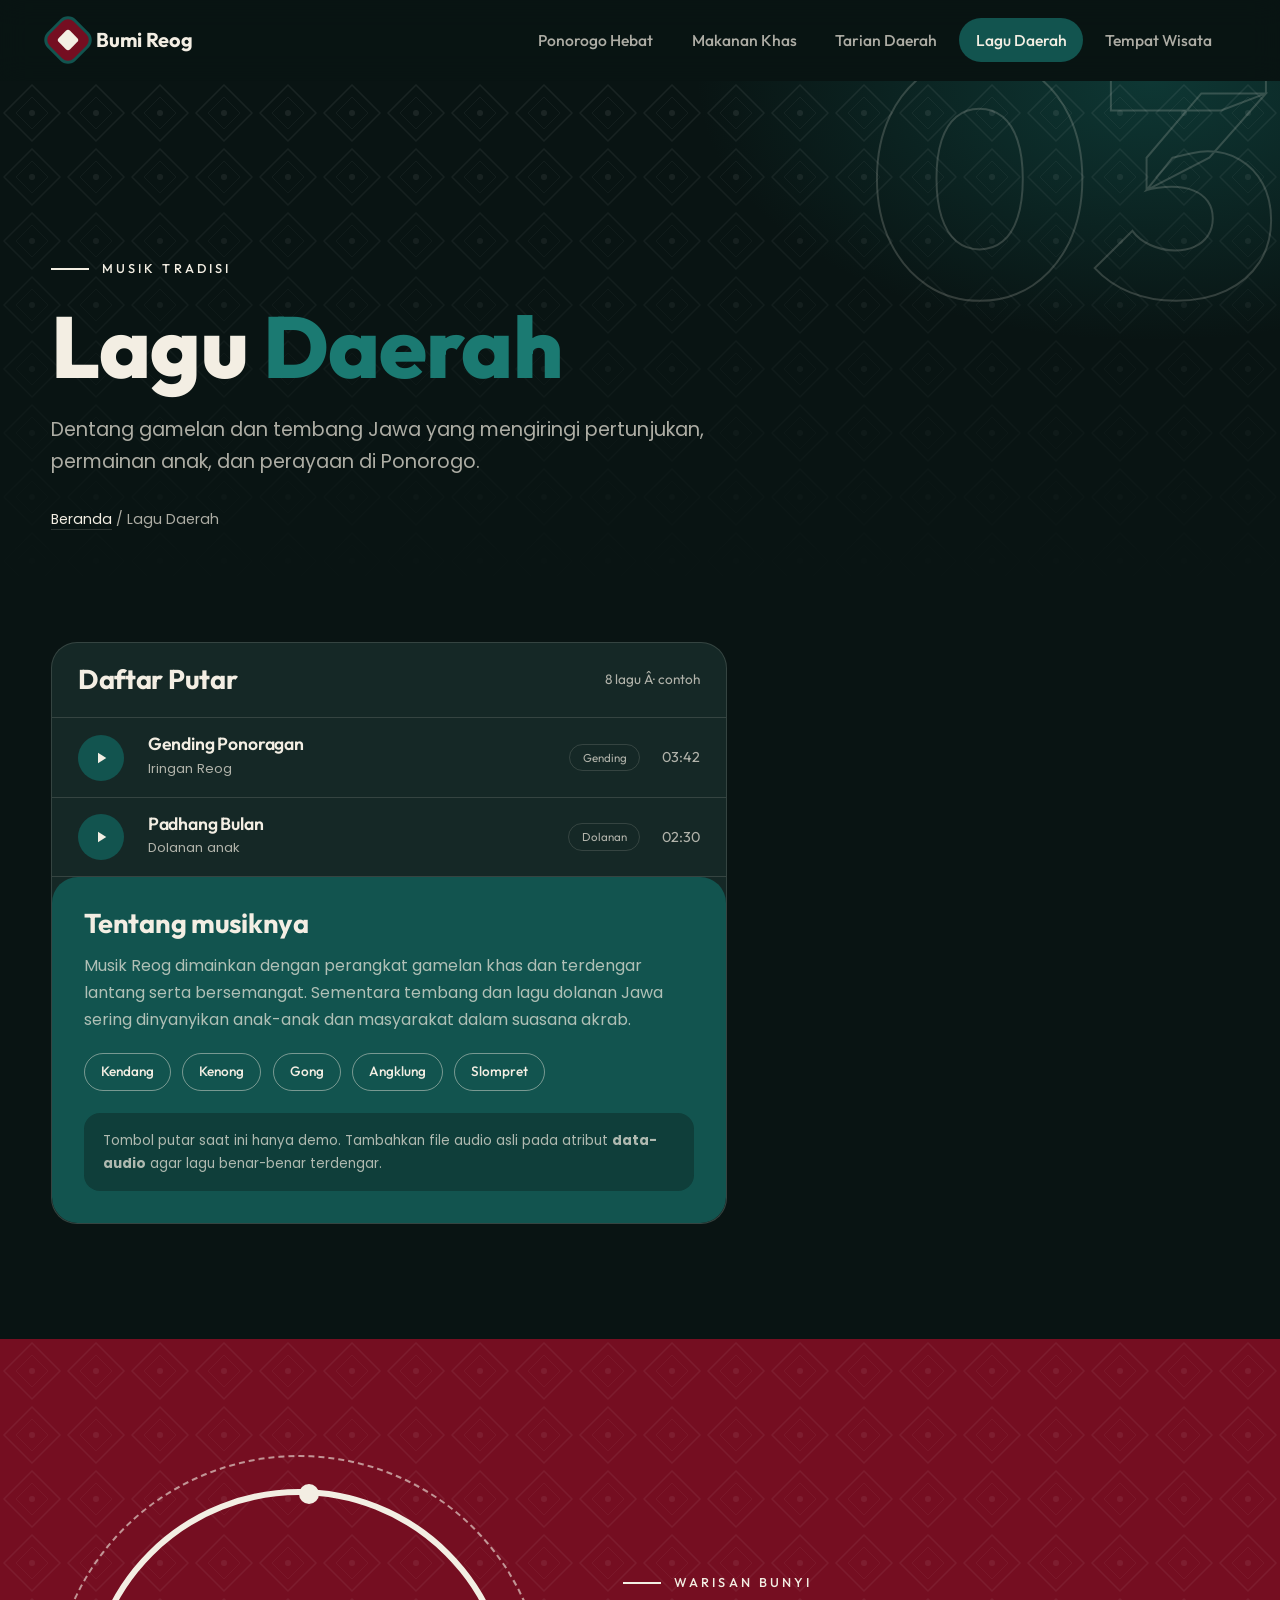
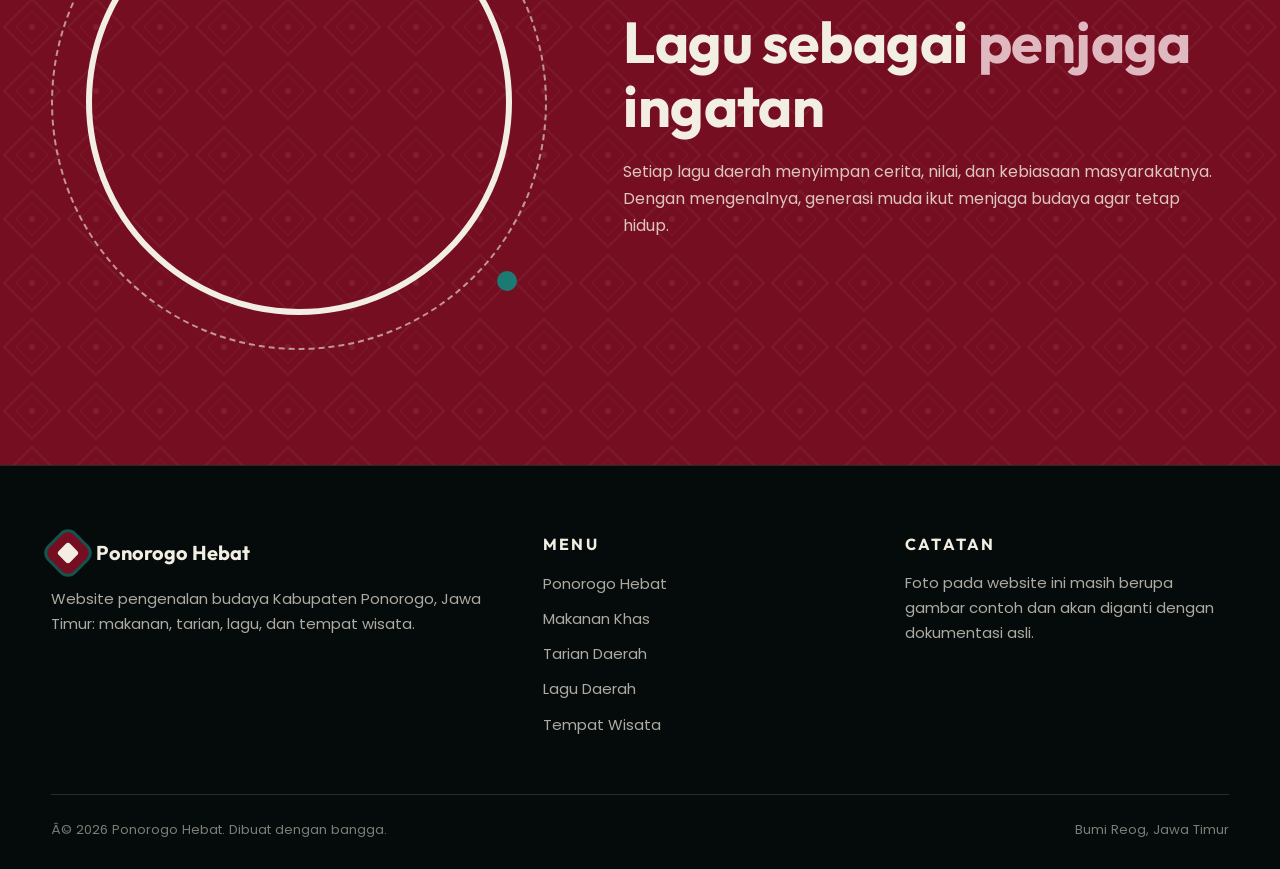
==== commit c22dc9c5: "menghapus lagu" ====
--- a/lagu_daerah.html
+++ b/lagu_daerah.html
@@ -52,35 +52,6 @@
         <span class="tag">Gending</span><span class="dur">03:42</span><span class="bar"></span>
       </div>
 
-      <div class="track" data-audio="">
-        <button class="play" aria-label="Putar atau jeda"><svg class="i-play" viewBox="0 0 24 24" fill="currentColor"><path d="M8 5v14l11-7z"/></svg><svg class="i-pause" viewBox="0 0 24 24" fill="currentColor"><path d="M6 5h4v14H6zM14 5h4v14h-4z"/></svg></button>
-        <div><h3>Obyogan <span class="eq"><i></i><i></i><i></i></span></h3><small>Iringan Reog</small></div>
-        <span class="tag">Gending</span><span class="dur">04:10</span><span class="bar"></span>
-      </div>
-
-      <div class="track" data-audio="">
-        <button class="play" aria-label="Putar atau jeda"><svg class="i-play" viewBox="0 0 24 24" fill="currentColor"><path d="M8 5v14l11-7z"/></svg><svg class="i-pause" viewBox="0 0 24 24" fill="currentColor"><path d="M6 5h4v14H6zM14 5h4v14h-4z"/></svg></button>
-        <div><h3>Kebogiro <span class="eq"><i></i><i></i><i></i></span></h3><small>Iringan Reog</small></div>
-        <span class="tag">Gending</span><span class="dur">03:15</span><span class="bar"></span>
-      </div>
-
-      <div class="track" data-audio="">
-        <button class="play" aria-label="Putar atau jeda"><svg class="i-play" viewBox="0 0 24 24" fill="currentColor"><path d="M8 5v14l11-7z"/></svg><svg class="i-pause" viewBox="0 0 24 24" fill="currentColor"><path d="M6 5h4v14H6zM14 5h4v14h-4z"/></svg></button>
-        <div><h3>Lir-Ilir <span class="eq"><i></i><i></i><i></i></span></h3><small>Tembang Jawa</small></div>
-        <span class="tag">Tembang</span><span class="dur">02:50</span><span class="bar"></span>
-      </div>
-
-      <div class="track" data-audio="">
-        <button class="play" aria-label="Putar atau jeda"><svg class="i-play" viewBox="0 0 24 24" fill="currentColor"><path d="M8 5v14l11-7z"/></svg><svg class="i-pause" viewBox="0 0 24 24" fill="currentColor"><path d="M6 5h4v14H6zM14 5h4v14h-4z"/></svg></button>
-        <div><h3>Cublak-Cublak Suweng <span class="eq"><i></i><i></i><i></i></span></h3><small>Dolanan anak</small></div>
-        <span class="tag">Dolanan</span><span class="dur">02:20</span><span class="bar"></span>
-      </div>
-
-      <div class="track" data-audio="">
-        <button class="play" aria-label="Putar atau jeda"><svg class="i-play" viewBox="0 0 24 24" fill="currentColor"><path d="M8 5v14l11-7z"/></svg><svg class="i-pause" viewBox="0 0 24 24" fill="currentColor"><path d="M6 5h4v14H6zM14 5h4v14h-4z"/></svg></button>
-        <div><h3>Gundul-Gundul Pacul <span class="eq"><i></i><i></i><i></i></span></h3><small>Dolanan anak</small></div>
-        <span class="tag">Dolanan</span><span class="dur">02:05</span><span class="bar"></span>
-      </div>
 
       <div class="track" data-audio="">
         <button class="play" aria-label="Putar atau jeda"><svg class="i-play" viewBox="0 0 24 24" fill="currentColor"><path d="M8 5v14l11-7z"/></svg><svg class="i-pause" viewBox="0 0 24 24" fill="currentColor"><path d="M6 5h4v14H6zM14 5h4v14h-4z"/></svg></button>
@@ -88,12 +59,7 @@
         <span class="tag">Dolanan</span><span class="dur">02:30</span><span class="bar"></span>
       </div>
 
-      <div class="track" data-audio="">
-        <button class="play" aria-label="Putar atau jeda"><svg class="i-play" viewBox="0 0 24 24" fill="currentColor"><path d="M8 5v14l11-7z"/></svg><svg class="i-pause" viewBox="0 0 24 24" fill="currentColor"><path d="M6 5h4v14H6zM14 5h4v14h-4z"/></svg></button>
-        <div><h3>Lagu Ponorogo (isi sendiri) <span class="eq"><i></i><i></i><i></i></span></h3><small>Ganti dengan lagu pilihan</small></div>
-        <span class="tag">Daerah</span><span class="dur">00:00</span><span class="bar"></span>
-      </div>
-    </div>
+      
 
     <!-- ============ SISI KANAN ============ -->
     <aside class="side-card reveal d1">
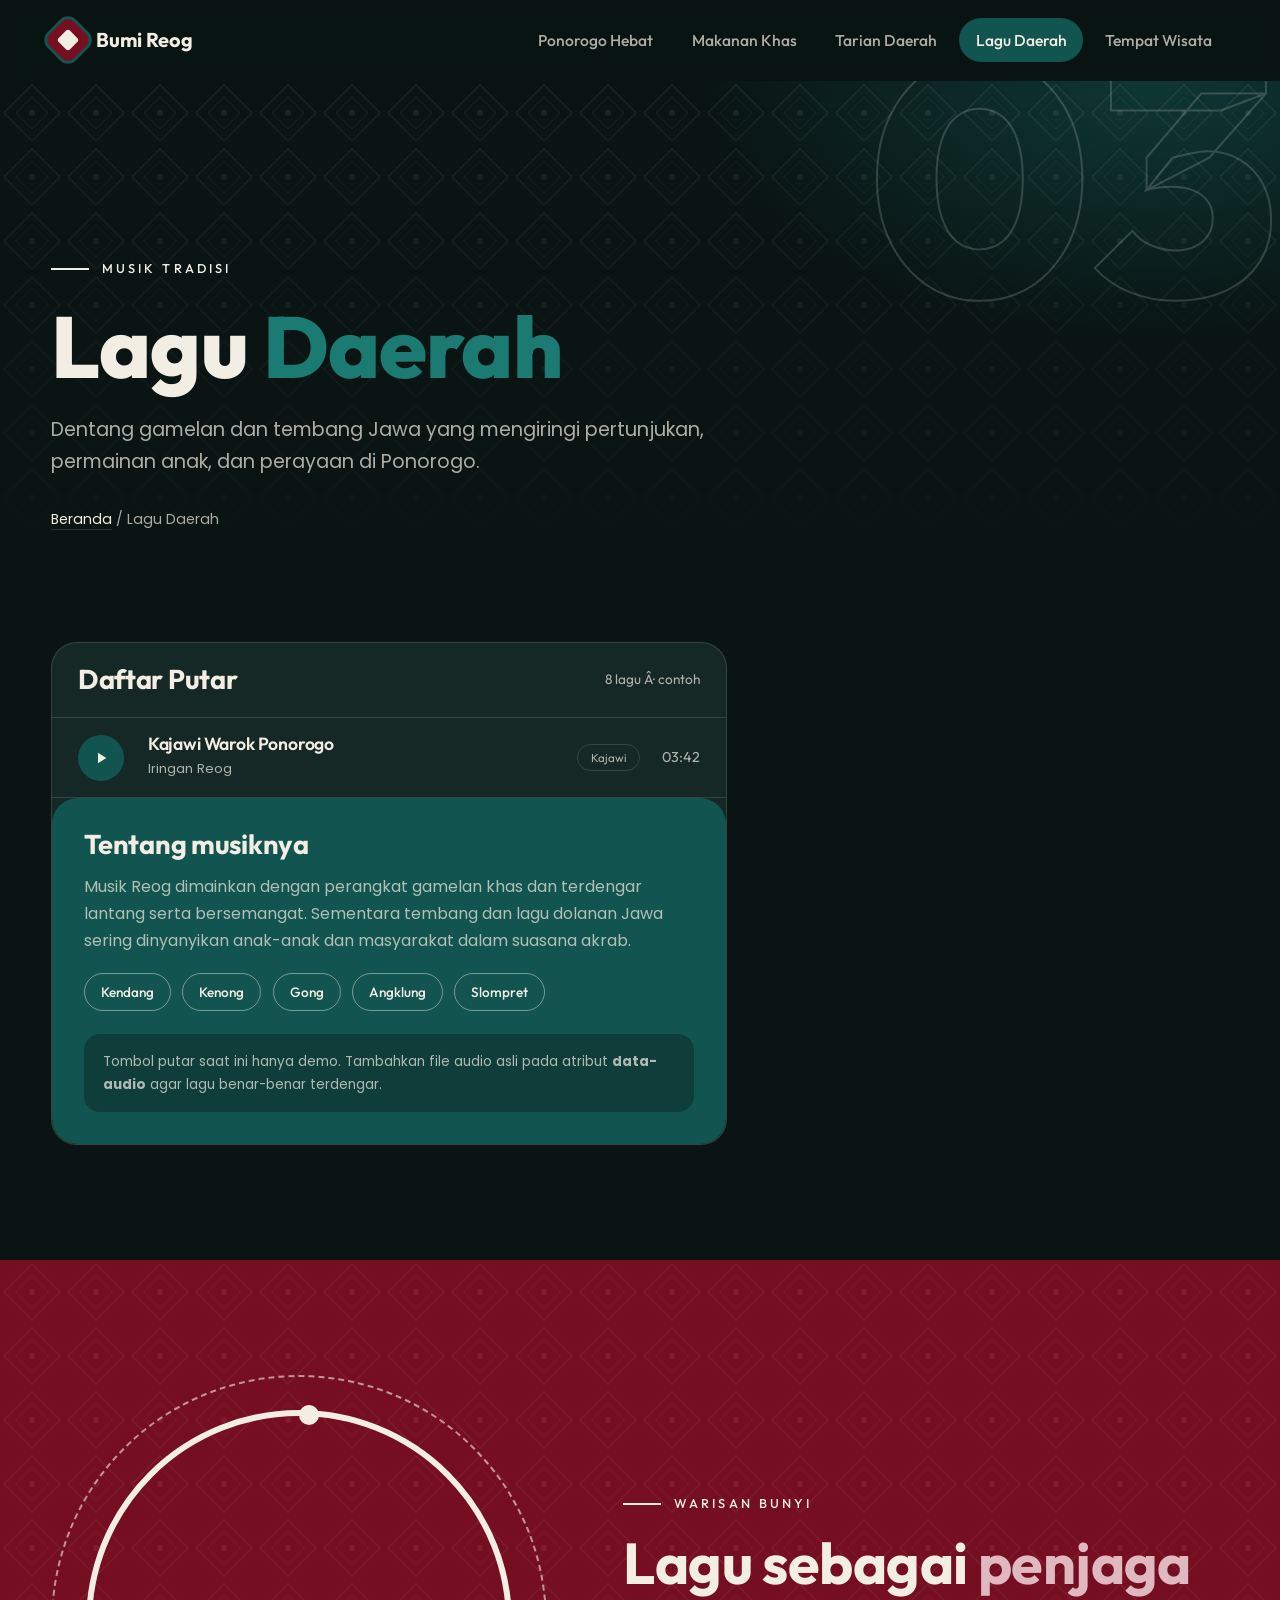
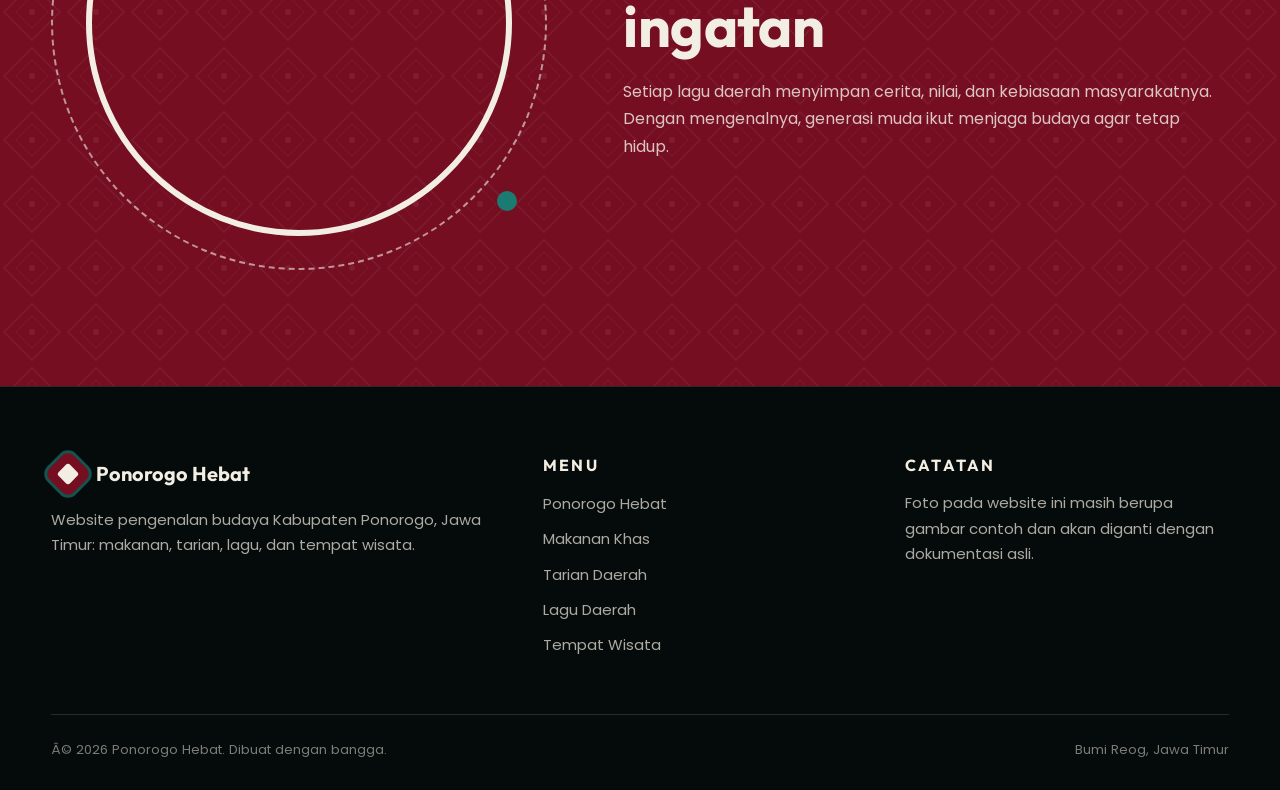
==== commit a3a4f5f6: "menghapus gambar sego pecel" ====
--- a/lagu_daerah.html
+++ b/lagu_daerah.html
@@ -46,20 +46,12 @@
     <div class="playlist reveal">
       <div class="pl-head"><h3>Daftar Putar</h3><span>8 lagu Â· contoh</span></div>
 
-      <div class="track" data-audio="">
+      <div class="track" data-audio="warok_ponorogo.mp3">
         <button class="play" aria-label="Putar atau jeda"><svg class="i-play" viewBox="0 0 24 24" fill="currentColor"><path d="M8 5v14l11-7z"/></svg><svg class="i-pause" viewBox="0 0 24 24" fill="currentColor"><path d="M6 5h4v14H6zM14 5h4v14h-4z"/></svg></button>
-        <div><h3>Gending Ponoragan <span class="eq"><i></i><i></i><i></i></span></h3><small>Iringan Reog</small></div>
-        <span class="tag">Gending</span><span class="dur">03:42</span><span class="bar"></span>
+        <div><h3>Kajawi Warok Ponorogo <span class="eq"><i></i><i></i><i></i></span></h3><small>Iringan Reog</small></div>
+        <span class="tag">Kajawi</span><span class="dur">03:42</span><span class="bar"></span>
       </div>
-
-
-      <div class="track" data-audio="">
-        <button class="play" aria-label="Putar atau jeda"><svg class="i-play" viewBox="0 0 24 24" fill="currentColor"><path d="M8 5v14l11-7z"/></svg><svg class="i-pause" viewBox="0 0 24 24" fill="currentColor"><path d="M6 5h4v14H6zM14 5h4v14h-4z"/></svg></button>
-        <div><h3>Padhang Bulan <span class="eq"><i></i><i></i><i></i></span></h3><small>Dolanan anak</small></div>
-        <span class="tag">Dolanan</span><span class="dur">02:30</span><span class="bar"></span>
-      </div>
-
-      
+    
 
     <!-- ============ SISI KANAN ============ -->
     <aside class="side-card reveal d1">
